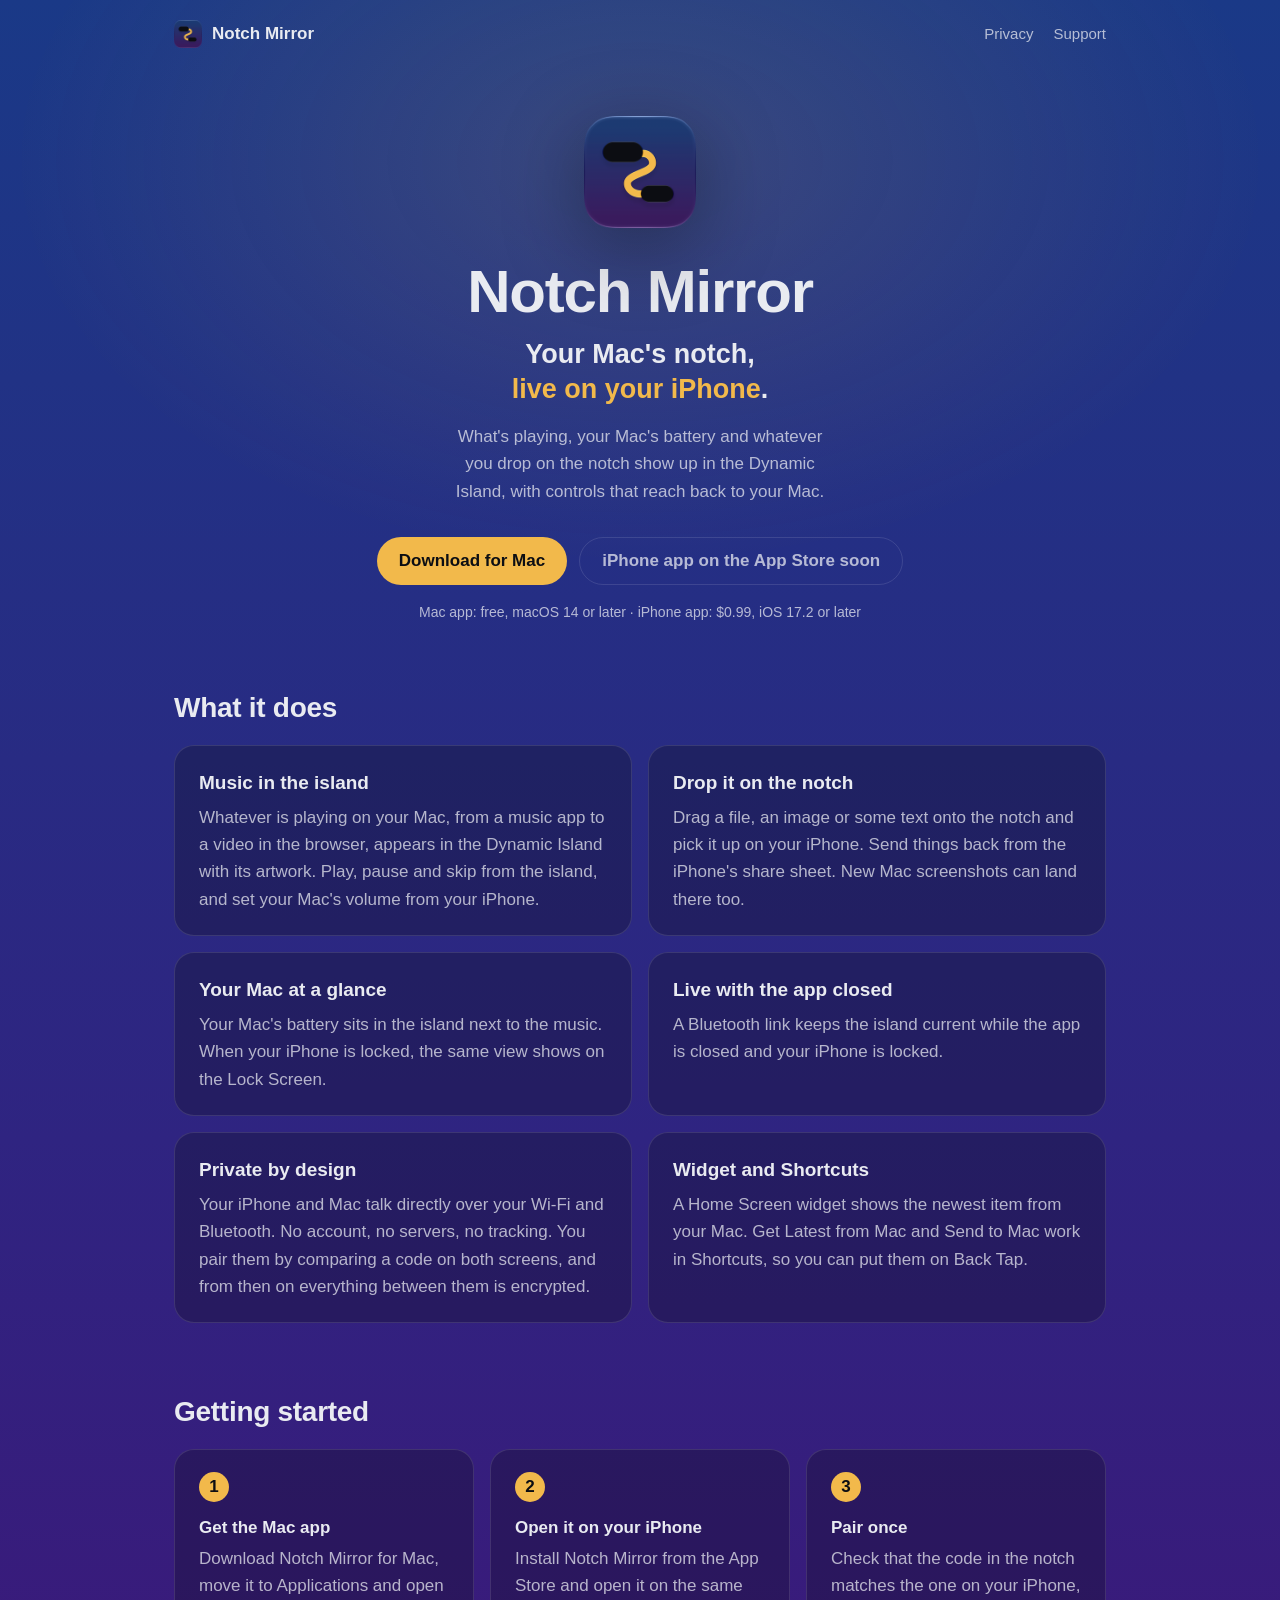
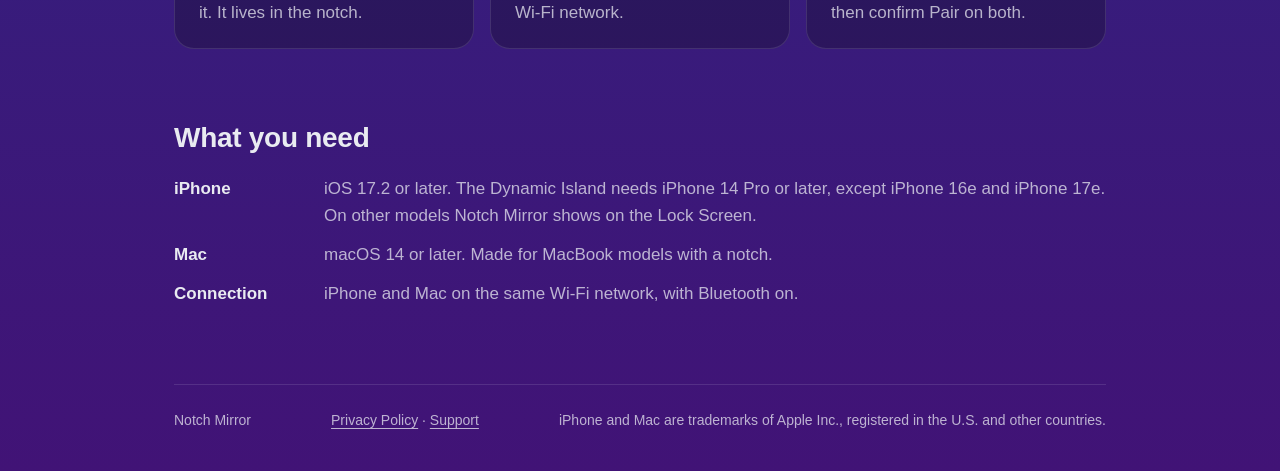
==== notch-mirror/index.html @ 733da01b "Notch Mirror site: product page, privacy policy, support Private until the App Store submission. Pla" ====
<!doctype html>
<html lang="en">
<head>
  <meta charset="utf-8">
  <meta name="viewport" content="width=device-width, initial-scale=1">
  <title>Notch Mirror: your Mac's notch, live on your iPhone</title>
  <meta name="description" content="Notch Mirror shows what's playing on your Mac, its battery and whatever you drop on the notch in your iPhone's Dynamic Island, with controls that reach back to your Mac.">
  <meta name="theme-color" content="#1A3987">
  <link rel="canonical" href="https://aubekerof.github.io/notch-mirror/">
  <link rel="icon" href="assets/favicon-64.png" type="image/png">
  <link rel="apple-touch-icon" href="assets/apple-touch-icon.png">
  <link rel="stylesheet" href="assets/site.css">
  <meta property="og:type" content="website">
  <meta property="og:title" content="Notch Mirror">
  <meta property="og:description" content="Your Mac's notch, live on your iPhone.">
  <meta property="og:url" content="https://aubekerof.github.io/notch-mirror/">
  <meta property="og:image" content="https://aubekerof.github.io/notch-mirror/assets/og-cover.png">
  <meta name="twitter:card" content="summary_large_image">
</head>
<body>
<div class="wrap">
  <header class="site">
    <a class="brand" href="./"><img src="assets/icon-256.png" alt="" width="28" height="28">Notch Mirror</a>
    <nav><a href="privacy/">Privacy</a><a href="support/">Support</a></nav>
  </header>

  <main>
    <section class="hero">
      <img class="icon" src="assets/icon-256.png" alt="Notch Mirror app icon" width="112" height="112">
      <h1>Notch Mirror</h1>
      <p class="lead">Your Mac's notch, <em>live on your iPhone</em>.</p>
      <p class="sub">What's playing, your Mac's battery and whatever you drop on the notch show up in the Dynamic Island, with controls that reach back to your Mac.</p>
      <div class="actions">
        <a class="button primary" href="https://github.com/aubekerof/aubekerof.github.io/releases/latest/download/NotchMirror.dmg">Download for Mac</a>
        <span class="button ghost" aria-disabled="true">iPhone app on the App Store soon</span>
      </div>
      <p class="note">Mac app: free, macOS 14 or later · iPhone app: $0.99, iOS 17.2 or later</p>
    </section>

    <section aria-labelledby="features">
      <h2 id="features">What it does</h2>
      <div class="grid">
        <div class="card">
          <h3>Music in the island</h3>
          <p>Whatever is playing on your Mac, from a music app to a video in the browser, appears in the Dynamic Island with its artwork. Play, pause and skip from the island, and set your Mac's volume from your iPhone.</p>
        </div>
        <div class="card">
          <h3>Drop it on the notch</h3>
          <p>Drag a file, an image or some text onto the notch and pick it up on your iPhone. Send things back from the iPhone's share sheet. New Mac screenshots can land there too.</p>
        </div>
        <div class="card">
          <h3>Your Mac at a glance</h3>
          <p>Your Mac's battery sits in the island next to the music. When your iPhone is locked, the same view shows on the Lock Screen.</p>
        </div>
        <div class="card">
          <h3>Live with the app closed</h3>
          <p>A Bluetooth link keeps the island current while the app is closed and your iPhone is locked.</p>
        </div>
        <div class="card">
          <h3>Private by design</h3>
          <p>Your iPhone and Mac talk directly over your Wi‑Fi and Bluetooth. No account, no servers, no tracking. You pair them by comparing a code on both screens, and from then on everything between them is encrypted.</p>
        </div>
        <div class="card">
          <h3>Widget and Shortcuts</h3>
          <p>A Home Screen widget shows the newest item from your Mac. Get Latest from Mac and Send to Mac work in Shortcuts, so you can put them on Back Tap.</p>
        </div>
      </div>
    </section>

    <section aria-labelledby="start">
      <h2 id="start">Getting started</h2>
      <ol class="steps">
        <li><strong>Get the Mac app</strong>Download Notch Mirror for Mac, move it to Applications and open it. It lives in the notch.</li>
        <li><strong>Open it on your iPhone</strong>Install Notch Mirror from the App Store and open it on the same Wi‑Fi network.</li>
        <li><strong>Pair once</strong>Check that the code in the notch matches the one on your iPhone, then confirm Pair on both.</li>
      </ol>
    </section>

    <section aria-labelledby="needs">
      <h2 id="needs">What you need</h2>
      <dl class="req">
        <dt>iPhone</dt>
        <dd>iOS 17.2 or later. The Dynamic Island needs iPhone 14 Pro or later, except iPhone 16e and iPhone 17e. On other models Notch Mirror shows on the Lock Screen.</dd>
        <dt>Mac</dt>
        <dd>macOS 14 or later. Made for MacBook models with a notch.</dd>
        <dt>Connection</dt>
        <dd>iPhone and Mac on the same Wi‑Fi network, with Bluetooth on.</dd>
      </dl>
    </section>
  </main>

  <footer class="site">
    <span>Notch Mirror</span>
    <span><a href="privacy/">Privacy Policy</a> · <a href="support/">Support</a></span>
    <span>iPhone and Mac are trademarks of Apple Inc., registered in the U.S. and other countries.</span>
  </footer>
</div>
</body>
</html>
---- notch-mirror/assets/site.css ----
:root {
  --bg-top: #1A3987;
  --bg-mid: #2F2481;
  --bg-bottom: #411376;
  --amber: #F2B94B;
  --amber-hover: #F5C86C;
  --ink: #0C0E13;
  --text: #E9EBF1;
  --muted: rgba(233, 235, 241, 0.74);
  --card: rgba(12, 14, 19, 0.28);
  --line: rgba(233, 235, 241, 0.12);
}

* { box-sizing: border-box; }

html { background: var(--bg-bottom); }

body {
  margin: 0;
  min-height: 100vh;
  color: var(--text);
  font: 17px/1.6 -apple-system, BlinkMacSystemFont, "SF Pro Text", "Segoe UI", Roboto, "Helvetica Neue", Arial, sans-serif;
  background:
    radial-gradient(56rem 36rem at 50% 10rem, rgba(242, 185, 75, 0.14), transparent 70%),
    linear-gradient(180deg, var(--bg-top) 0%, var(--bg-mid) 55%, var(--bg-bottom) 100%);
  -webkit-font-smoothing: antialiased;
}

a { color: var(--amber); text-underline-offset: 3px; }

:focus-visible { outline: 2px solid var(--amber); outline-offset: 3px; border-radius: 6px; }

.wrap { max-width: 980px; margin: 0 auto; padding: 0 24px; }

header.site { display: flex; align-items: center; justify-content: space-between; padding: 20px 0; }
.brand { display: flex; align-items: center; gap: 10px; color: var(--text); text-decoration: none; font-weight: 600; }
.brand img { width: 28px; height: 28px; }
header.site nav a { color: var(--muted); text-decoration: none; margin-left: 20px; font-size: 15px; }
header.site nav a:hover, header.site nav a[aria-current] { color: var(--text); }

.hero { text-align: center; padding: 48px 0 32px; }
.hero .icon { width: 112px; height: 112px; filter: drop-shadow(0 18px 40px rgba(0, 0, 0, 0.35)); }
h1 { font-size: clamp(40px, 6vw, 60px); line-height: 1.08; letter-spacing: -0.02em; margin: 24px 0 12px; }
.lead { font-size: clamp(21px, 2.6vw, 27px); line-height: 1.3; font-weight: 600; margin: 0 auto 16px; max-width: 30ch; }
h1, .lead, .sub { text-wrap: balance; }
.lead em { font-style: normal; color: var(--amber); }
.sub { color: var(--muted); max-width: 46ch; margin: 0 auto 32px; }

.actions { display: flex; gap: 12px; justify-content: center; flex-wrap: wrap; }
.button {
  display: inline-flex; align-items: center; justify-content: center;
  min-height: 48px; padding: 0 22px; border-radius: 999px;
  font-weight: 600; text-decoration: none;
}
.button.primary { background: var(--amber); color: var(--ink); }
.button.primary:hover { background: var(--amber-hover); }
.button.ghost { border: 1px solid var(--line); color: var(--muted); }
.note { color: var(--muted); font-size: 14px; margin: 16px 0 0; }

section { padding: 36px 0; }
h2 { font-size: 28px; line-height: 1.2; letter-spacing: -0.01em; margin: 0 0 20px; }

.grid { display: grid; grid-template-columns: repeat(2, minmax(0, 1fr)); gap: 16px; }
.card { background: var(--card); border: 1px solid var(--line); border-radius: 20px; padding: 22px 24px; }
.card h3 { margin: 0 0 6px; font-size: 19px; }
.card p { margin: 0; color: var(--muted); }

ol.steps { counter-reset: step; list-style: none; padding: 0; margin: 0; display: grid; grid-template-columns: repeat(3, minmax(0, 1fr)); gap: 16px; }
ol.steps li { counter-increment: step; background: var(--card); border: 1px solid var(--line); border-radius: 20px; padding: 22px 24px; color: var(--muted); }
ol.steps li::before {
  content: counter(step);
  display: flex; align-items: center; justify-content: center;
  width: 30px; height: 30px; margin-bottom: 12px;
  border-radius: 50%; background: var(--amber); color: var(--ink); font-weight: 700;
}
ol.steps li strong { display: block; color: var(--text); margin-bottom: 4px; }

dl.req { display: grid; grid-template-columns: 130px 1fr; gap: 12px 20px; margin: 0; }
dl.req dt { font-weight: 600; }
dl.req dd { margin: 0; color: var(--muted); }

.doc { max-width: 720px; padding: 16px 0 8px; }
.doc h1 { font-size: clamp(34px, 5vw, 44px); margin-top: 16px; }
.doc h2 { font-size: 22px; margin: 36px 0 10px; }
.doc h3 { font-size: 18px; margin: 28px 0 6px; }
.doc p, .doc li { color: var(--muted); }
.doc strong { color: var(--text); font-weight: 600; }
.doc ul { padding-left: 22px; }
.updated { font-size: 15px; }

footer.site {
  display: flex; flex-wrap: wrap; justify-content: space-between; gap: 8px 24px;
  border-top: 1px solid var(--line); margin-top: 40px; padding: 24px 0 40px;
  color: var(--muted); font-size: 14px;
}
footer.site a { color: var(--muted); }

@media (max-width: 760px) {
  .grid, ol.steps { grid-template-columns: 1fr; }
  dl.req { grid-template-columns: 1fr; gap: 4px; }
  dl.req dt { margin-top: 12px; }
  .hero { padding-top: 32px; }
}

@media (prefers-reduced-motion: no-preference) {
  .button { transition: background-color 0.15s ease; }
}
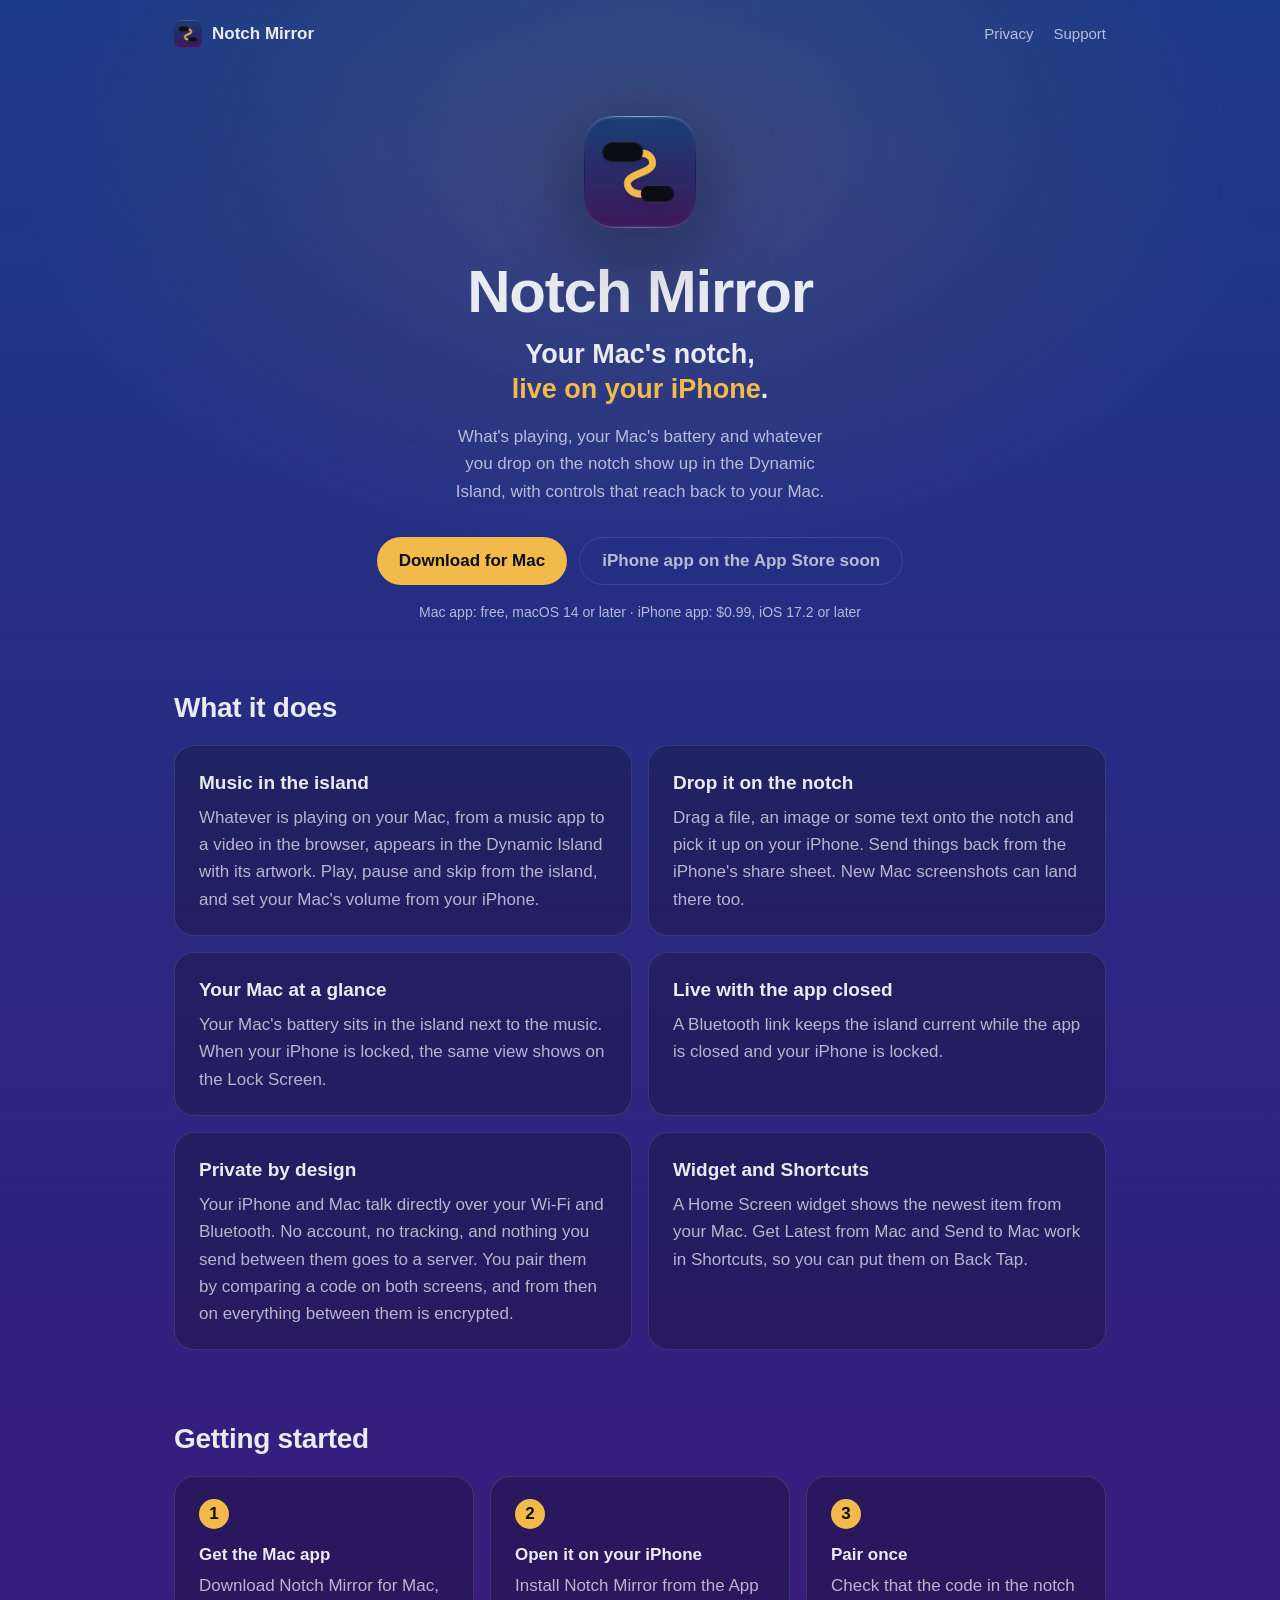
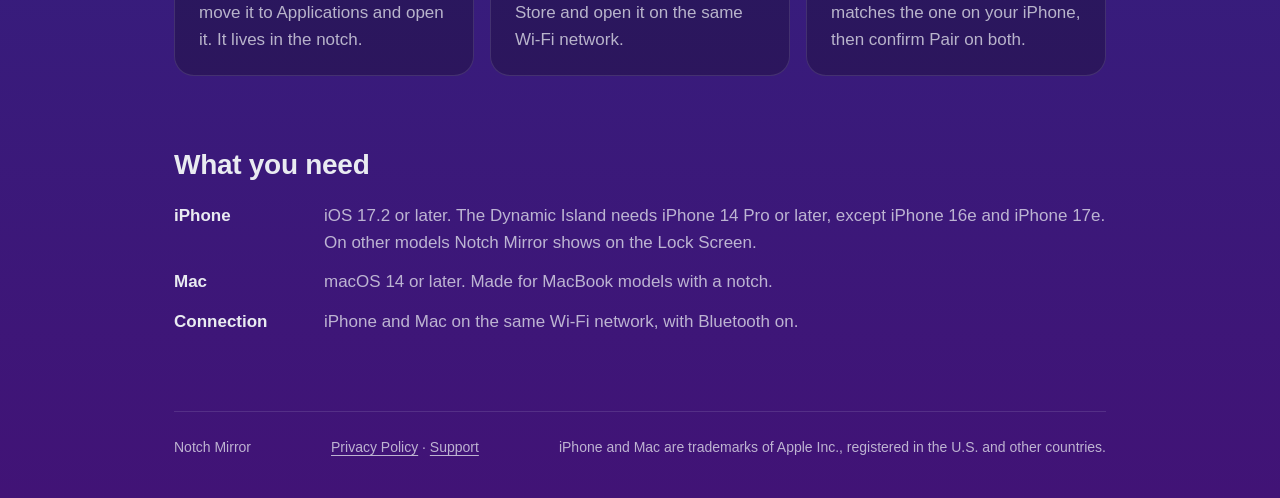
==== commit 66eb08a2: "Mac update feed and its mention in the privacy policy notch-mirror/mac/latest.json is what the Mac a" ====
--- a/notch-mirror/index.html
+++ b/notch-mirror/index.html
@@ -58,7 +58,7 @@
         </div>
         <div class="card">
           <h3>Private by design</h3>
-          <p>Your iPhone and Mac talk directly over your Wi‑Fi and Bluetooth. No account, no servers, no tracking. You pair them by comparing a code on both screens, and from then on everything between them is encrypted.</p>
+          <p>Your iPhone and Mac talk directly over your Wi‑Fi and Bluetooth. No account, no tracking, and nothing you send between them goes to a server. You pair them by comparing a code on both screens, and from then on everything between them is encrypted.</p>
         </div>
         <div class="card">
           <h3>Widget and Shortcuts</h3>
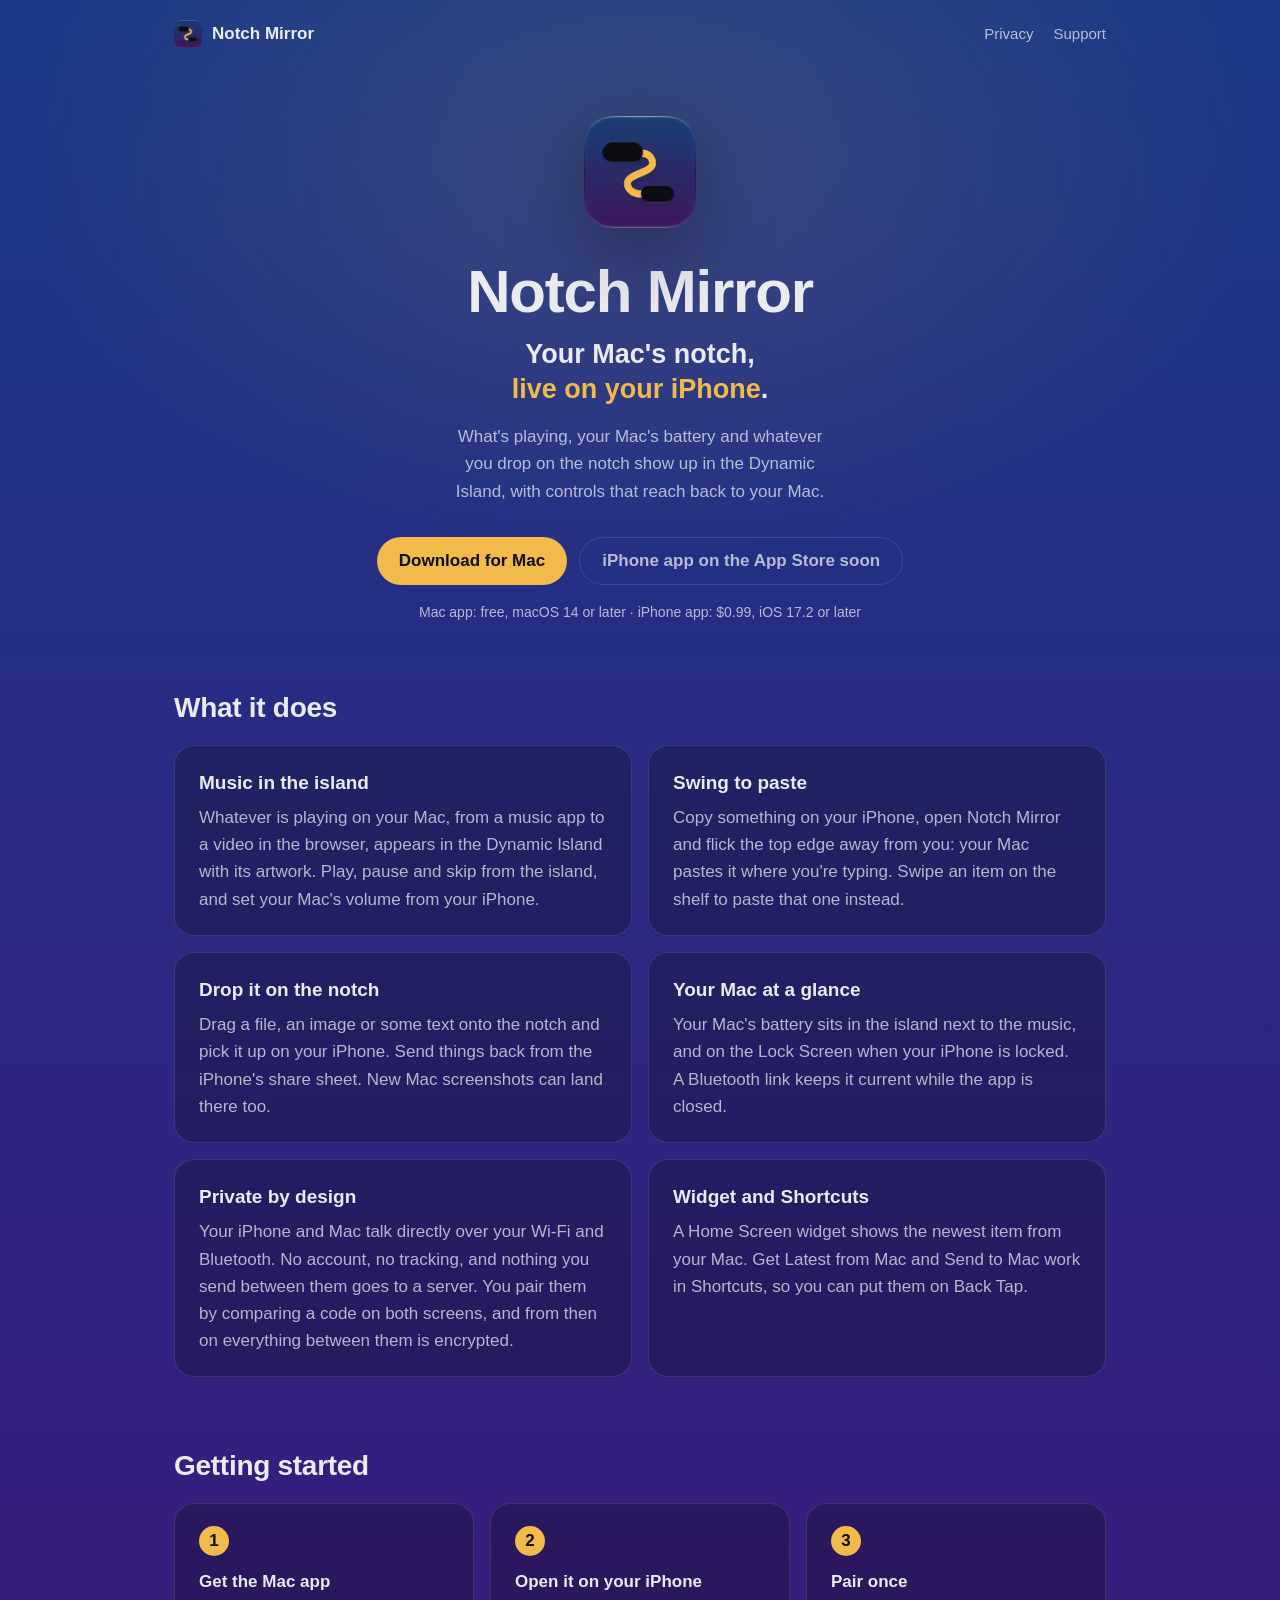
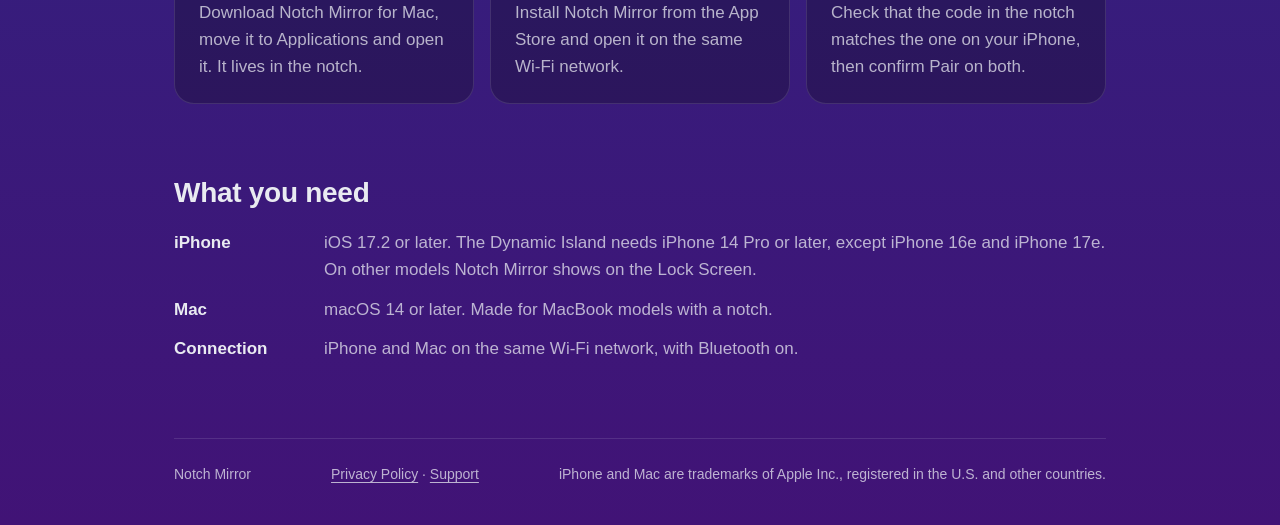
==== commit 0ca598d8: "Swing to paste on the site: product page, privacy policy and support Co-Authored-By: Claude Opus 5.5" ====
--- a/notch-mirror/index.html
+++ b/notch-mirror/index.html
@@ -45,16 +45,16 @@
           <p>Whatever is playing on your Mac, from a music app to a video in the browser, appears in the Dynamic Island with its artwork. Play, pause and skip from the island, and set your Mac's volume from your iPhone.</p>
         </div>
         <div class="card">
+          <h3>Swing to paste</h3>
+          <p>Copy something on your iPhone, open Notch Mirror and flick the top edge away from you: your Mac pastes it where you're typing. Swipe an item on the shelf to paste that one instead.</p>
+        </div>
+        <div class="card">
           <h3>Drop it on the notch</h3>
           <p>Drag a file, an image or some text onto the notch and pick it up on your iPhone. Send things back from the iPhone's share sheet. New Mac screenshots can land there too.</p>
         </div>
         <div class="card">
           <h3>Your Mac at a glance</h3>
-          <p>Your Mac's battery sits in the island next to the music. When your iPhone is locked, the same view shows on the Lock Screen.</p>
-        </div>
-        <div class="card">
-          <h3>Live with the app closed</h3>
-          <p>A Bluetooth link keeps the island current while the app is closed and your iPhone is locked.</p>
+          <p>Your Mac's battery sits in the island next to the music, and on the Lock Screen when your iPhone is locked. A Bluetooth link keeps it current while the app is closed.</p>
         </div>
         <div class="card">
           <h3>Private by design</h3>
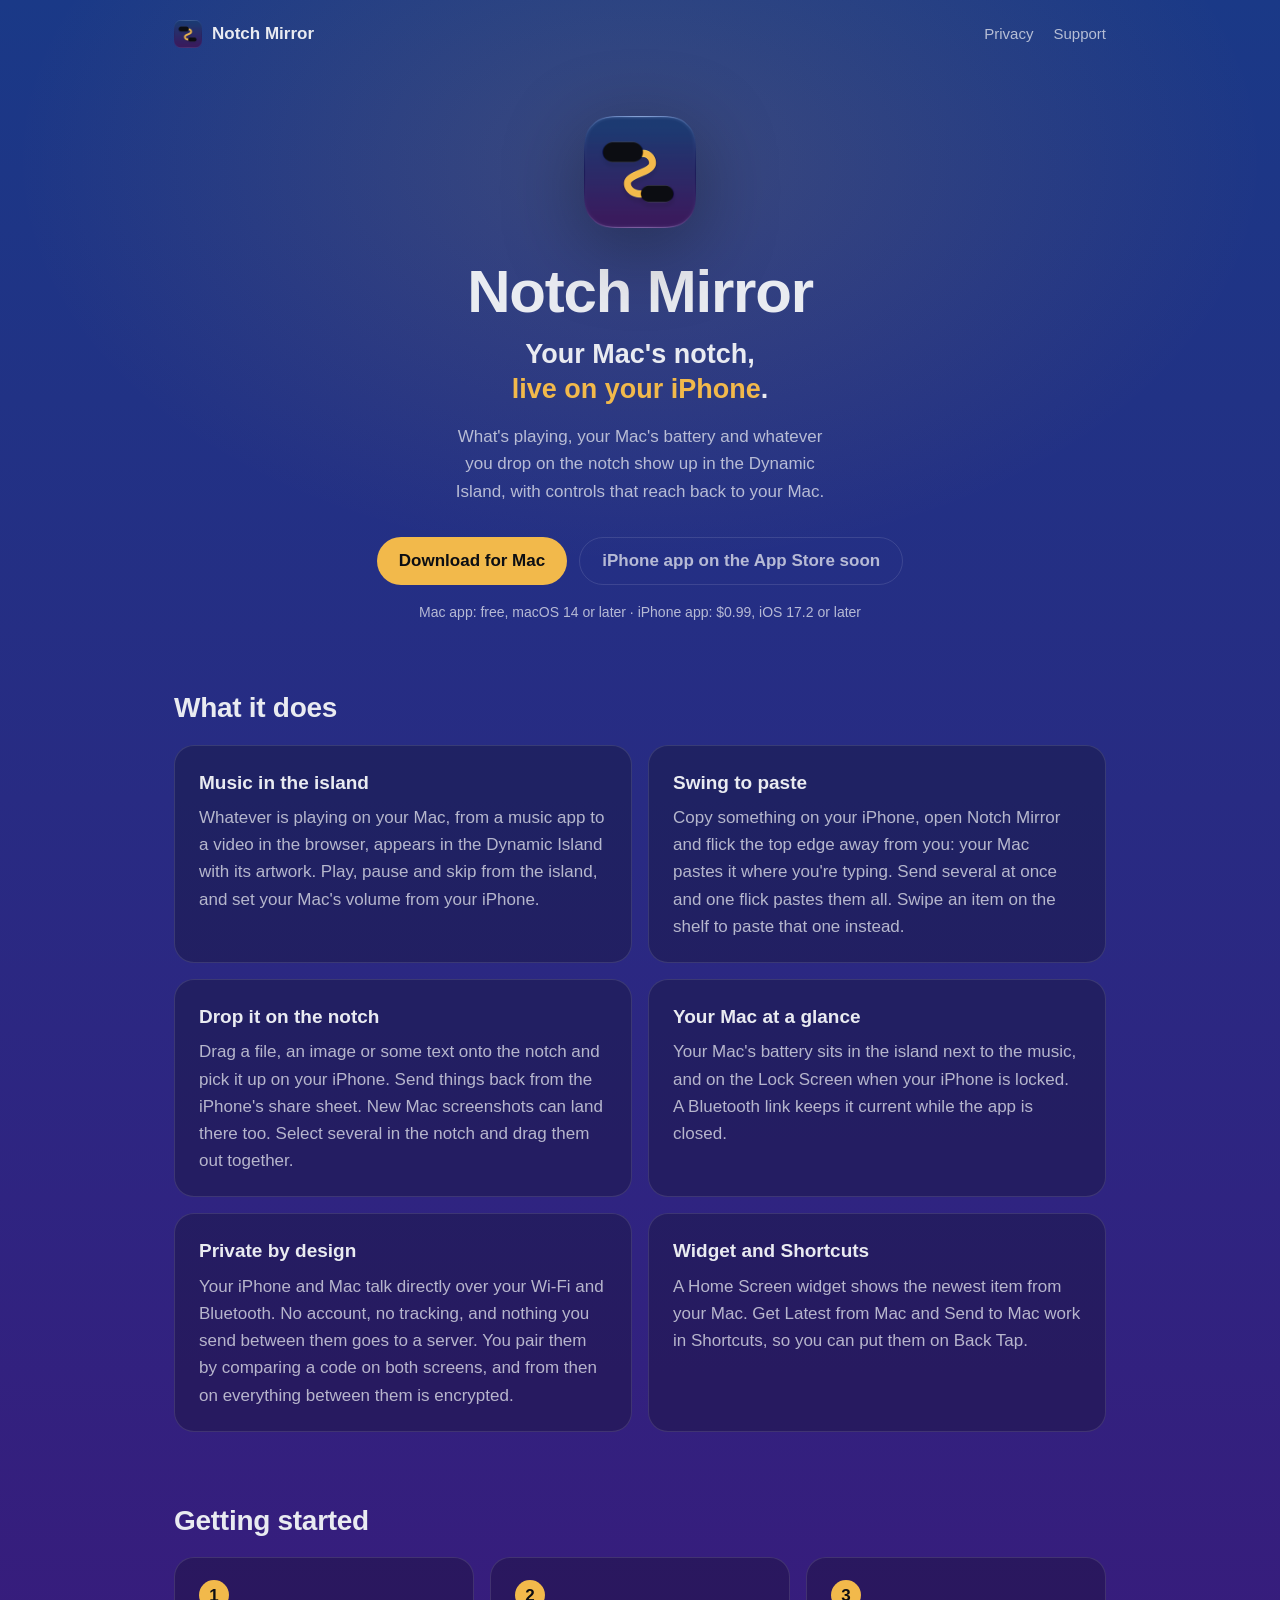
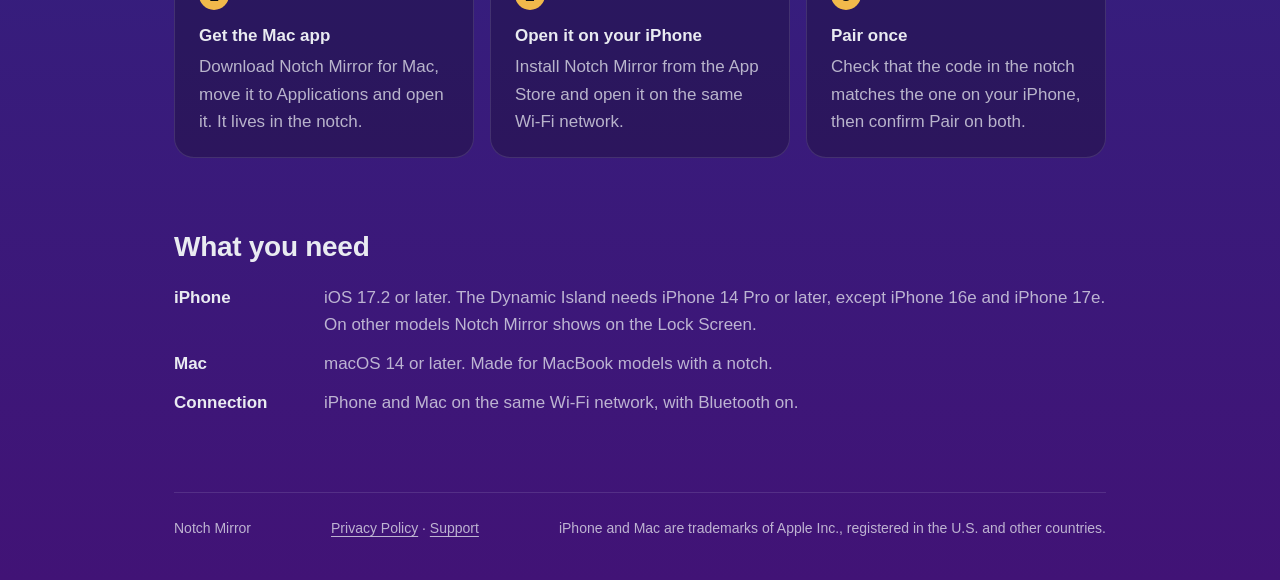
==== commit 324dd6da: "Notch Mirror: several items in one swing, a 20-item shelf" ====
--- a/notch-mirror/index.html
+++ b/notch-mirror/index.html
@@ -46,11 +46,11 @@
         </div>
         <div class="card">
           <h3>Swing to paste</h3>
-          <p>Copy something on your iPhone, open Notch Mirror and flick the top edge away from you: your Mac pastes it where you're typing. Swipe an item on the shelf to paste that one instead.</p>
+          <p>Copy something on your iPhone, open Notch Mirror and flick the top edge away from you: your Mac pastes it where you're typing. Send several at once and one flick pastes them all. Swipe an item on the shelf to paste that one instead.</p>
         </div>
         <div class="card">
           <h3>Drop it on the notch</h3>
-          <p>Drag a file, an image or some text onto the notch and pick it up on your iPhone. Send things back from the iPhone's share sheet. New Mac screenshots can land there too.</p>
+          <p>Drag a file, an image or some text onto the notch and pick it up on your iPhone. Send things back from the iPhone's share sheet. New Mac screenshots can land there too. Select several in the notch and drag them out together.</p>
         </div>
         <div class="card">
           <h3>Your Mac at a glance</h3>
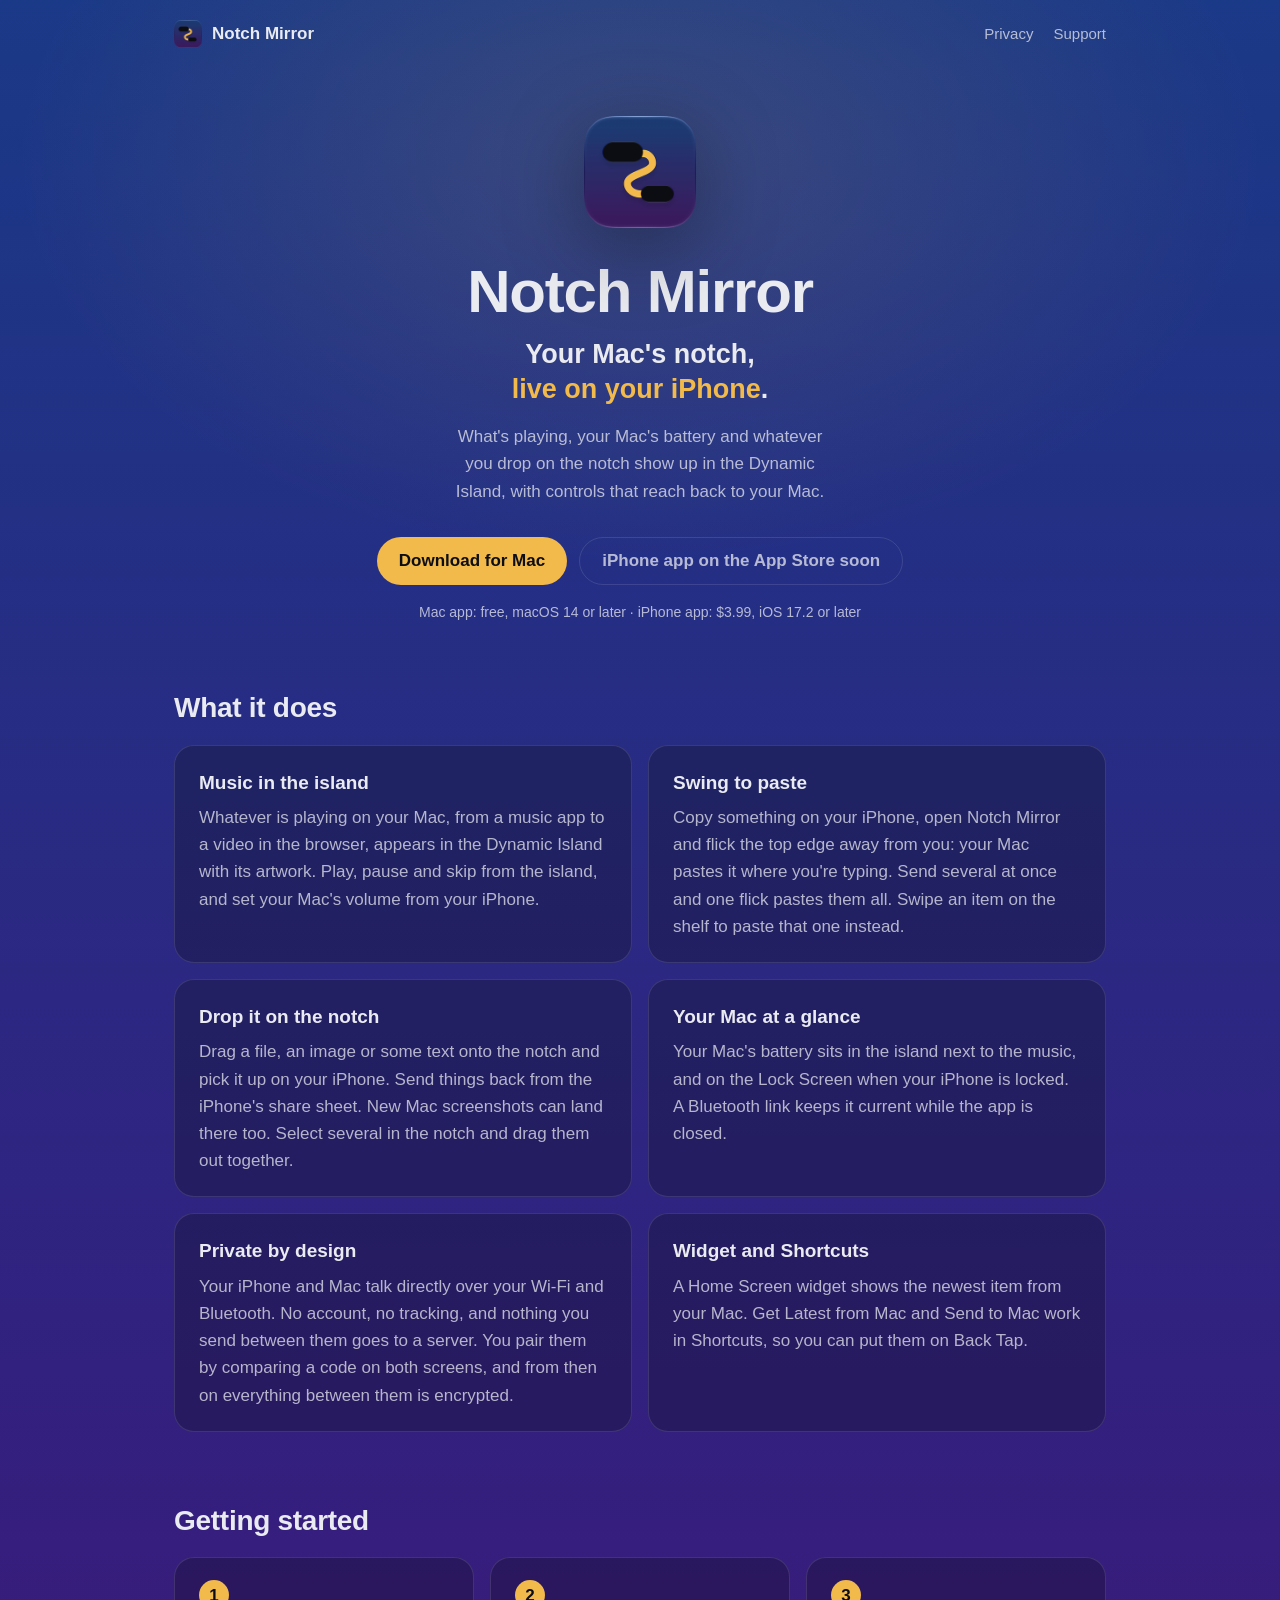
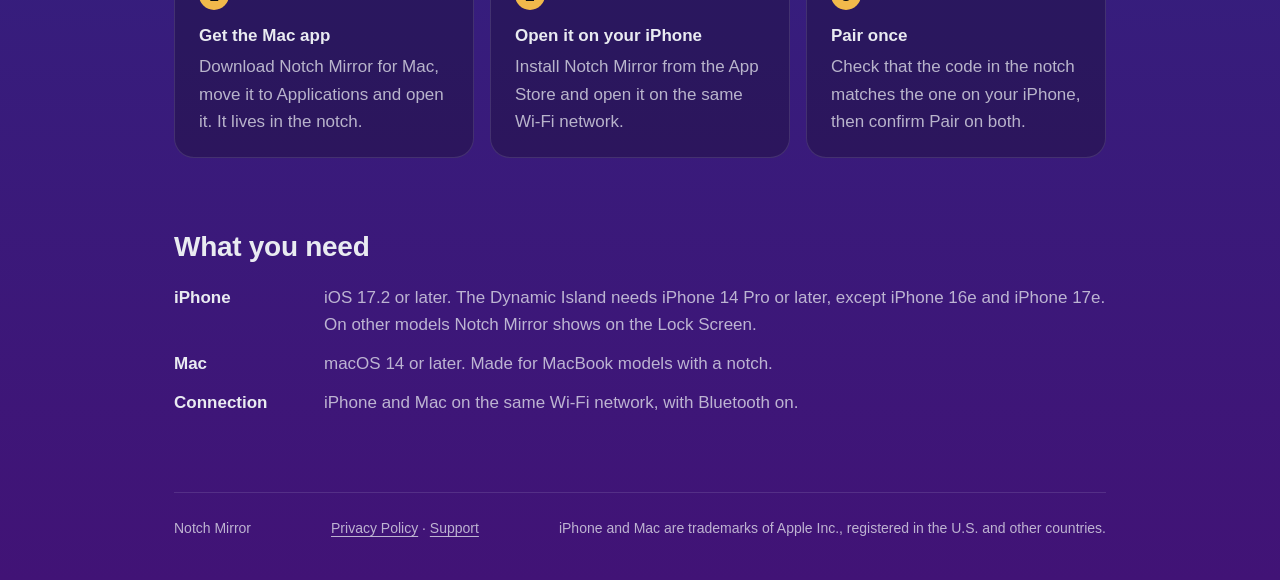
==== commit 3e7d552f: "Notch Mirror: the iPhone app costs $3.99 Co-Authored-By: Claude Opus 5.5 <noreply@anthropic.com>" ====
--- a/notch-mirror/index.html
+++ b/notch-mirror/index.html
@@ -34,7 +34,7 @@
         <a class="button primary" href="https://github.com/aubekerof/aubekerof.github.io/releases/latest/download/NotchMirror.dmg">Download for Mac</a>
         <span class="button ghost" aria-disabled="true">iPhone app on the App Store soon</span>
       </div>
-      <p class="note">Mac app: free, macOS 14 or later · iPhone app: $0.99, iOS 17.2 or later</p>
+      <p class="note">Mac app: free, macOS 14 or later · iPhone app: $3.99, iOS 17.2 or later</p>
     </section>
 
     <section aria-labelledby="features">
